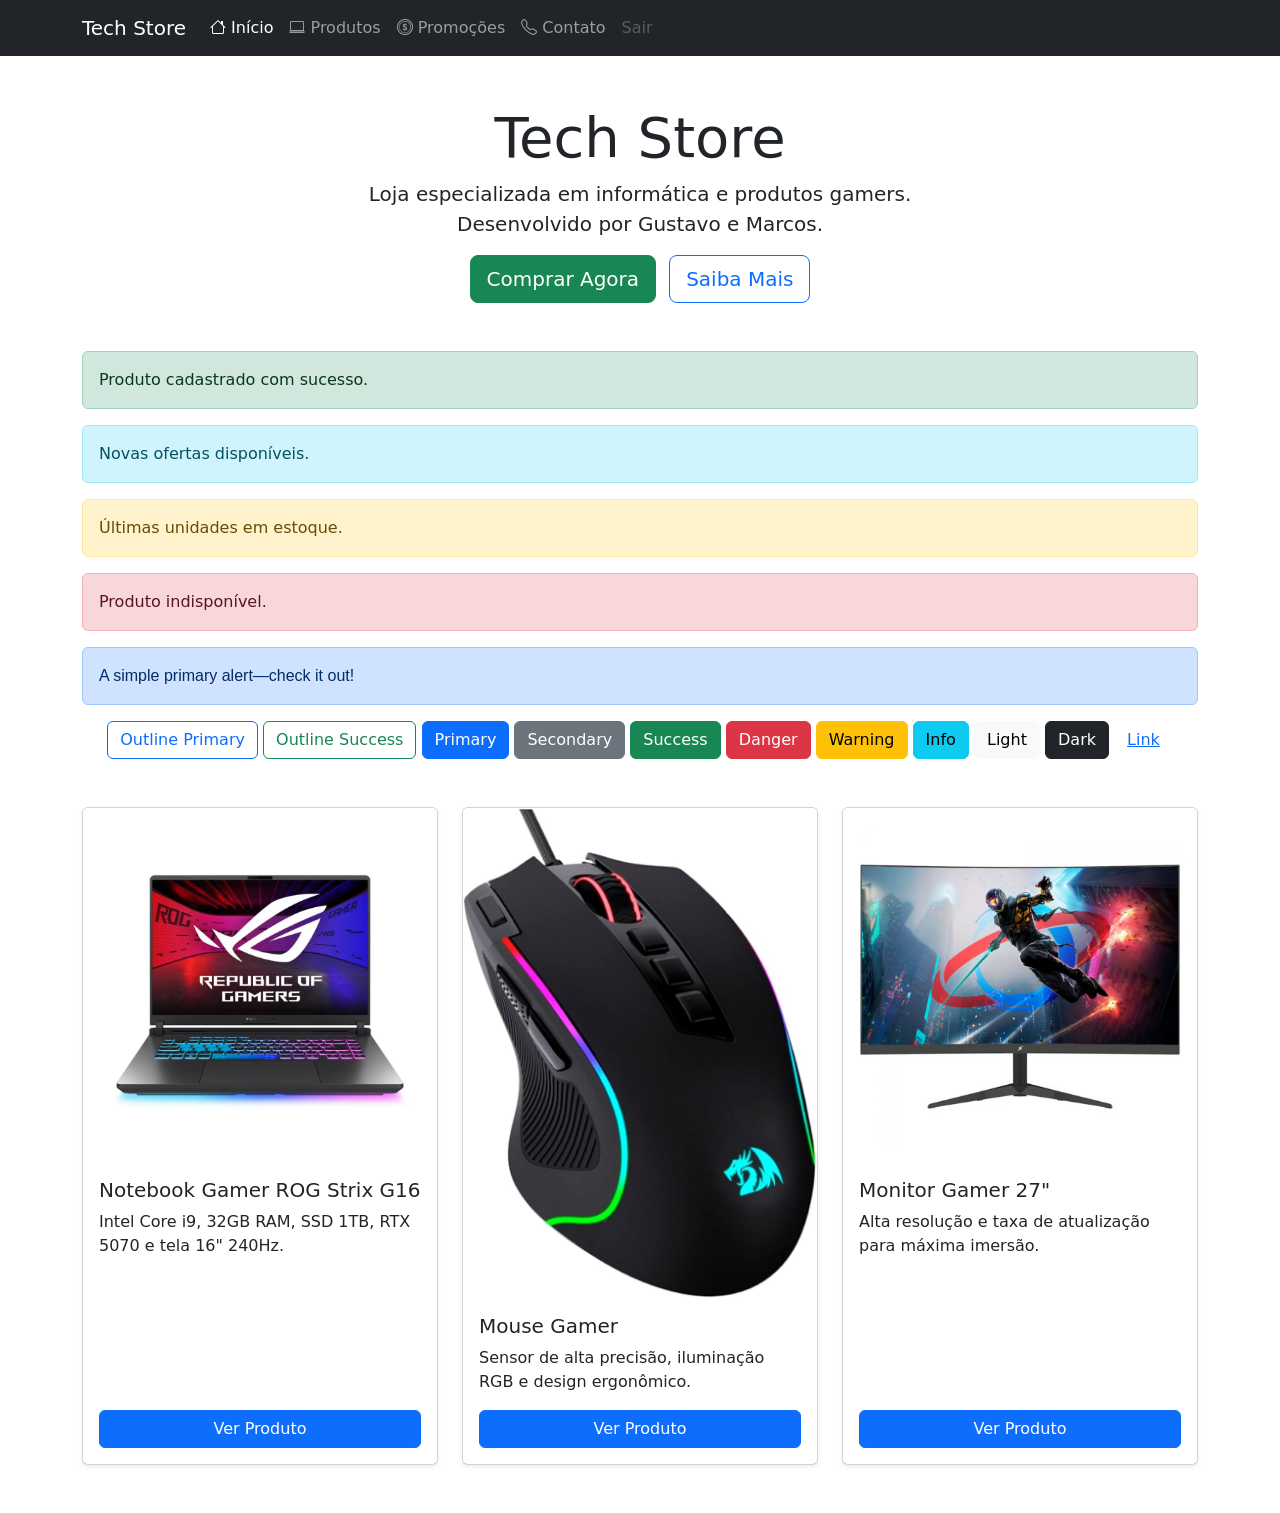
==== index.html @ 6db0940f "Update index.html" ====
<!DOCTYPE html>
<html lang="pt-br">
<head>
    <meta charset="UTF-8">
    <meta name="viewport" content="width=device-width, initial-scale=1.0">
    <title>Início - Tech Store</title>

    <link rel="shortcut icon" href="robo.png" type="image/x-icon">
    <link rel="stylesheet" href="estilos.css">

    <link href="https://cdn.jsdelivr.net/npm/bootstrap@5.3.8/dist/css/bootstrap.min.css" rel="stylesheet">
        <link rel="stylesheet" href="https://cdn.jsdelivr.net/npm/bootstrap-icons@1.11.3/font/bootstrap-icons.min.css">
     <link href="https://cdn.jsdelivr.net/npm/bootstrap@5.3.8/dist/css/bootstrap.min.css"rel="stylesheet" integrity="sha384-sRIl4kxILFvY47J16cr9ZwB07vP4J8+LH7qKQnuqkuIAvNWLzeN8tE5YBujZqJLB" crossorigin="anonymous">
</head>
 
<body>

    <!-- Navbar -->
    <nav class="navbar navbar-expand-lg navbar-dark bg-dark">
        <div class="container">
            <a class="navbar-brand" href="#">Tech Store</a>

            <button class="navbar-toggler" type="button" data-bs-toggle="collapse"
                data-bs-target="#navbarNav">
                <span class="navbar-toggler-icon"></span>
            </button>

            <div class="collapse navbar-collapse" id="navbarNav">

                <ul class="navbar-nav">
                    <li class="nav-item">
                      <a class="nav-link active" href="#"><i class="bi bi-house"></i> Início </a>
                    </li>

                    <li class="nav-item">
                        <a class="nav-link" href="#"><i class="bi bi-laptop"></i> Produtos</a>
                    </li>

                    <li class="nav-item">
                        <a class="nav-link" href="#"><i class="bi bi-coin"></i> Promoções</a>
                    </li>

                    <li class="nav-item">
                        <a class="nav-link" href="#"><i class="bi bi-telephone"></i> Contato</a>
                    </li>

                    <li class="nav-item">
                        <a class="nav-link disabled">Sair</a>
                    </li>
                </ul>

            </div>
        </div>
    </nav>

    <div class="container my-5">

        <div class="text-center mb-5">

            <h1 class="display-4">Tech Store</h1>

          <p class="lead">
          Loja especializada em informática e produtos gamers.<br>
          Desenvolvido por Gustavo e Marcos.</p>
          <a class="btn btn-success btn-lg me-2">Comprar Agora</a>
          <a class="btn btn-outline-primary btn-lg">Saiba Mais</a>

        </div>

         <!-- Alertas -->
           <div class="alert alert-success">
    Produto cadastrado com sucesso.
</div>

<div class="alert alert-info">
    Novas ofertas disponíveis.
</div>

<div class="alert alert-warning">
    Últimas unidades em estoque.
</div>

<div class="alert alert-danger">
    Produto indisponível.
</div>

        <div class="alert alert-primary alterarFonte" role="alert">
  A simple primary alert—check it out!
</div>



        <div class="text-center mb-5">
            <button class="btn btn-outline-primary">Outline Primary</button>
            <button class="btn btn-outline-success">Outline Success</button>
            <button class="btn btn-primary">Primary</button>
            <button class="btn btn-secondary">Secondary</button>
            <button class="btn btn-success">Success</button>
            <button class="btn btn-danger">Danger</button>
            <button class="btn btn-warning">Warning</button>
            <button class="btn btn-info">Info</button>
            <button class="btn btn-light">Light</button>
            <button class="btn btn-dark">Dark</button>
            <button class="btn btn-link">Link</button>

        </div>

        <div class="row g-4 justify-content-center">

            <div class="col-12 col-md-4">
                <div class="card h-100 shadow-sm">

                    <img src="Notebook-Gamer-Rog-Strix-G16-G615jpr-Nvidia-RTX-5070-Intel-Core-i9-14900hx-32gb-Ram-1TB-SSD-WINDOWS-11-Home-Tela-16-240hz-LED-Cinza-S5001w_1770929890.webp"
                        class="card-img-top"
                        alt="Notebook Gamer">

                    <div class="card-body d-flex flex-column">

                        <h5 class="card-title">
                            Notebook Gamer ROG Strix G16
                        </h5>

                        <p class="card-text">
                            Intel Core i9, 32GB RAM, SSD 1TB, RTX 5070 e tela 16" 240Hz.
                        </p>

                        <a href="#" class="btn btn-primary mt-auto">
                            Ver Produto
                        </a>

                    </div>
                </div>
            </div>

            <div class="col-12 col-md-4">

                <div class="card h-100 shadow-sm">

                    <img src="Mouse.jpg"
                        class="card-img-top"
                        alt="Mouse Gamer">

                    <div class="card-body d-flex flex-column">

                        <h5 class="card-title">
                            Mouse Gamer
                        </h5>

                        <p class="card-text">
                            Sensor de alta precisão, iluminação RGB e design ergonômico.
                        </p>

                        <a href="#" class="btn btn-primary mt-auto">
                            Ver Produto
                        </a>

                    </div>

                </div>

            </div>

            <div class="col-12 col-md-4">

                <div class="card h-100 shadow-sm">

                    <img src="Monitor 27.avif"
                        class="card-img-top"
                        alt="Monitor">

                    <div class="card-body d-flex flex-column">

                        <h5 class="card-title">
                            Monitor Gamer 27"
                        </h5>

                        <p class="card-text">
                            Alta resolução e taxa de atualização para máxima imersão.
                        </p>

                        <a href="#" class="btn btn-primary mt-auto">
                            Ver Produto
                        </a>

                    </div>

                </div>

            </div>

        </div>

        <div class="container mt-5">

<div class="mt-5">

<script src="https://cdn.jsdelivr.net/npm/bootstrap@5.3.8/dist/js/bootstrap.bundle.min.js"></script>
    <script src="https://cdn.jsdelivr.net/npm/bootstrap@5.3.8/dist/js/bootstrap.bundle.min.js" integrity="sha384-FKyoEForCGlyvwx9Hj09JcYn3nv7wiPVlz7YYwJrWVcXK/BmnVDxM+D2scQbITxI" crossorigin="anonymous"></script>

</body>
</html>
---- estilos.css ----
body {
background-color: black;
}
@import url('https://fonts.googleapis.com/css2?family=Jacquard+12&family=Orbitron:wght@400..900&family=Rubik+Spray+Paint&display=swap');
@import url('https://fonts.googleapis.com/css2?family=Bitcount+Prop+Single+Ink:wght@100..900&family=Rubik+Storm&family=Silkscreen:wght@400');
@import url("https://cdn.jsdelivr.net/npm/bootstrap-icons@1.13.1/font/bootstrap-icons.min.css");











/*
font-family: "Rubik Spray Paint", system-ui;
font-family: "Jacquard 12", system-ui;
font-family: "Orbitron", sans-serif;
*/

.alterarFonte{
    color: rgb(38, 75, 240);
    font-family: "Silkscreen", sans-serif;
}
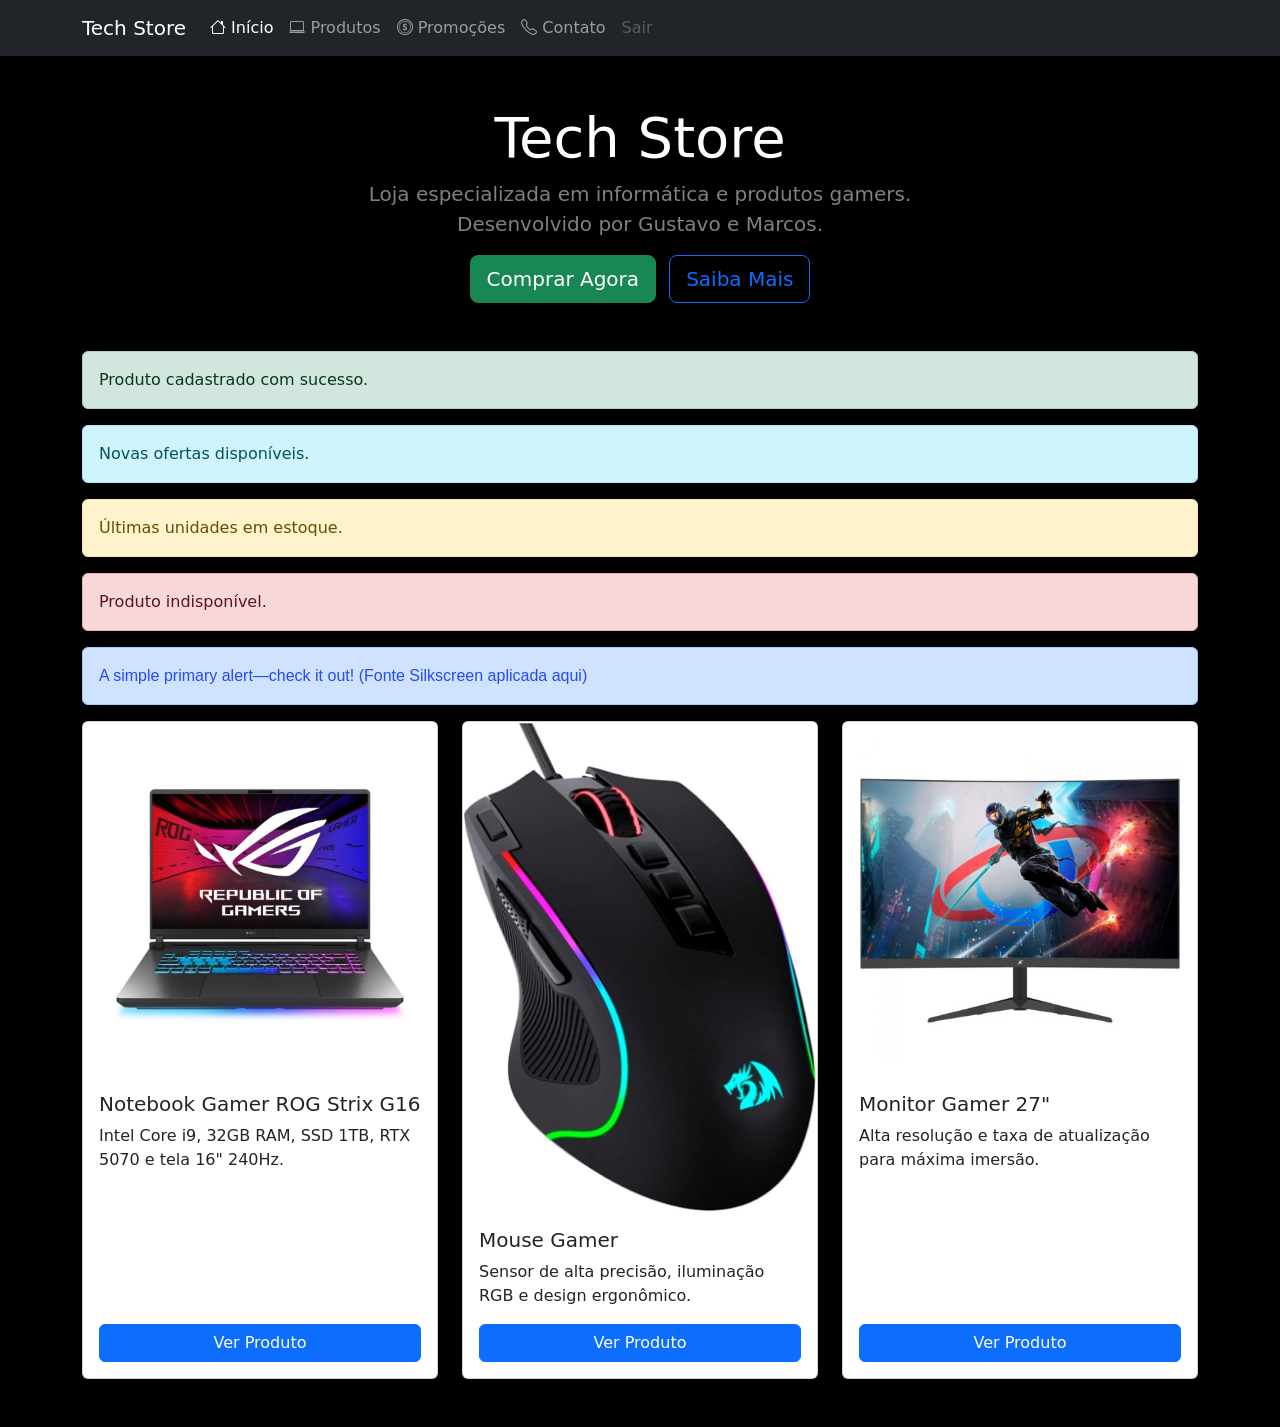
==== commit 99f10f19: "Update index.html" ====
--- a/index.html
+++ b/index.html
@@ -6,11 +6,15 @@
     <title>Início - Tech Store</title>
 
     <link rel="shortcut icon" href="robo.png" type="image/x-icon">
+    
+    <!-- Bootstrap CSS corrigido para a versão 5.3.3 -->
+    <link href="https://cdn.jsdelivr.net/npm/bootstrap@5.3.3/dist/css/bootstrap.min.css" rel="stylesheet" integrity="sha384-QWTKZyjpPEjISv5WaRU9OFeRpok6YctnYmDr5pNlyT2bRjXh0JMhjY6hW+ALEwIH" crossorigin="anonymous">
+    
+    <!-- Bootstrap Icons -->
+    <link rel="stylesheet" href="https://cdn.jsdelivr.net/npm/bootstrap-icons@1.11.3/font/bootstrap-icons.min.css">
+
+    <!-- Seu CSS personalizado por último -->
     <link rel="stylesheet" href="estilos.css">
-
-    <link href="https://cdn.jsdelivr.net/npm/bootstrap@5.3.8/dist/css/bootstrap.min.css" rel="stylesheet">
-        <link rel="stylesheet" href="https://cdn.jsdelivr.net/npm/bootstrap-icons@1.11.3/font/bootstrap-icons.min.css">
-     <link href="https://cdn.jsdelivr.net/npm/bootstrap@5.3.8/dist/css/bootstrap.min.css"rel="stylesheet" integrity="sha384-sRIl4kxILFvY47J16cr9ZwB07vP4J8+LH7qKQnuqkuIAvNWLzeN8tE5YBujZqJLB" crossorigin="anonymous">
 </head>
  
 <body>
@@ -26,176 +30,86 @@
             </button>
 
             <div class="collapse navbar-collapse" id="navbarNav">
-
                 <ul class="navbar-nav">
                     <li class="nav-item">
                       <a class="nav-link active" href="#"><i class="bi bi-house"></i> Início </a>
                     </li>
-
                     <li class="nav-item">
                         <a class="nav-link" href="#"><i class="bi bi-laptop"></i> Produtos</a>
                     </li>
-
                     <li class="nav-item">
                         <a class="nav-link" href="#"><i class="bi bi-coin"></i> Promoções</a>
                     </li>
-
                     <li class="nav-item">
                         <a class="nav-link" href="#"><i class="bi bi-telephone"></i> Contato</a>
                     </li>
-
                     <li class="nav-item">
                         <a class="nav-link disabled">Sair</a>
                     </li>
                 </ul>
-
             </div>
         </div>
     </nav>
 
     <div class="container my-5">
-
         <div class="text-center mb-5">
-
-            <h1 class="display-4">Tech Store</h1>
-
-          <p class="lead">
+            <h1 class="display-4 text-white">Tech Store</h1>
+          <p class="lead text-white-50">
           Loja especializada em informática e produtos gamers.<br>
           Desenvolvido por Gustavo e Marcos.</p>
           <a class="btn btn-success btn-lg me-2">Comprar Agora</a>
           <a class="btn btn-outline-primary btn-lg">Saiba Mais</a>
-
         </div>
 
-         <!-- Alertas -->
-           <div class="alert alert-success">
-    Produto cadastrado com sucesso.
-</div>
-
-<div class="alert alert-info">
-    Novas ofertas disponíveis.
-</div>
-
-<div class="alert alert-warning">
-    Últimas unidades em estoque.
-</div>
-
-<div class="alert alert-danger">
-    Produto indisponível.
-</div>
+        <!-- Alertas -->
+        <div class="alert alert-success">Produto cadastrado com sucesso.</div>
+        <div class="alert alert-info">Novas ofertas disponíveis.</div>
+        <div class="alert alert-warning">Últimas unidades em estoque.</div>
+        <div class="alert alert-danger">Produto indisponível.</div>
 
         <div class="alert alert-primary alterarFonte" role="alert">
-  A simple primary alert—check it out!
-</div>
-
-
-
-        <div class="text-center mb-5">
-            <button class="btn btn-outline-primary">Outline Primary</button>
-            <button class="btn btn-outline-success">Outline Success</button>
-            <button class="btn btn-primary">Primary</button>
-            <button class="btn btn-secondary">Secondary</button>
-            <button class="btn btn-success">Success</button>
-            <button class="btn btn-danger">Danger</button>
-            <button class="btn btn-warning">Warning</button>
-            <button class="btn btn-info">Info</button>
-            <button class="btn btn-light">Light</button>
-            <button class="btn btn-dark">Dark</button>
-            <button class="btn btn-link">Link</button>
-
+            A simple primary alert—check it out! (Fonte Silkscreen aplicada aqui)
         </div>
 
+        <!-- Cards dos Produtos -->
         <div class="row g-4 justify-content-center">
-
             <div class="col-12 col-md-4">
                 <div class="card h-100 shadow-sm">
-
                     <img src="Notebook-Gamer-Rog-Strix-G16-G615jpr-Nvidia-RTX-5070-Intel-Core-i9-14900hx-32gb-Ram-1TB-SSD-WINDOWS-11-Home-Tela-16-240hz-LED-Cinza-S5001w_1770929890.webp"
-                        class="card-img-top"
-                        alt="Notebook Gamer">
-
+                        class="card-img-top" alt="Notebook Gamer">
                     <div class="card-body d-flex flex-column">
-
-                        <h5 class="card-title">
-                            Notebook Gamer ROG Strix G16
-                        </h5>
-
-                        <p class="card-text">
-                            Intel Core i9, 32GB RAM, SSD 1TB, RTX 5070 e tela 16" 240Hz.
-                        </p>
-
-                        <a href="#" class="btn btn-primary mt-auto">
-                            Ver Produto
-                        </a>
-
+                        <h5 class="card-title">Notebook Gamer ROG Strix G16</h5>
+                        <p class="card-text">Intel Core i9, 32GB RAM, SSD 1TB, RTX 5070 e tela 16" 240Hz.</p>
+                        <a href="#" class="btn btn-primary mt-auto">Ver Produto</a>
                     </div>
                 </div>
             </div>
 
             <div class="col-12 col-md-4">
-
                 <div class="card h-100 shadow-sm">
-
-                    <img src="Mouse.jpg"
-                        class="card-img-top"
-                        alt="Mouse Gamer">
-
+                    <img src="Mouse.jpg" class="card-img-top" alt="Mouse Gamer">
                     <div class="card-body d-flex flex-column">
-
-                        <h5 class="card-title">
-                            Mouse Gamer
-                        </h5>
-
-                        <p class="card-text">
-                            Sensor de alta precisão, iluminação RGB e design ergonômico.
-                        </p>
-
-                        <a href="#" class="btn btn-primary mt-auto">
-                            Ver Produto
-                        </a>
-
+                        <h5 class="card-title">Mouse Gamer</h5>
+                        <p class="card-text">Sensor de alta precisão, iluminação RGB e design ergonômico.</p>
+                        <a href="#" class="btn btn-primary mt-auto">Ver Produto</a>
                     </div>
-
                 </div>
-
             </div>
 
             <div class="col-12 col-md-4">
+                <div class="card h-100 shadow-sm">
+                    <img src="Monitor 27.avif" class="card-img-top" alt="Monitor">
+                    <div class="card-body d-flex flex-column">
+                        <h5 class="card-title">Monitor Gamer 27"</h5>
+                        <p class="card-text">Alta resolução e taxa de atualização para máxima imersão.</p>
+                        <a href="#" class="btn btn-primary mt-auto">Ver Produto</a>
+                    </div>
+                </div>
+            </div>
+        </div>
+    </div>
 
-                <div class="card h-100 shadow-sm">
-
-                    <img src="Monitor 27.avif"
-                        class="card-img-top"
-                        alt="Monitor">
-
-                    <div class="card-body d-flex flex-column">
-
-                        <h5 class="card-title">
-                            Monitor Gamer 27"
-                        </h5>
-
-                        <p class="card-text">
-                            Alta resolução e taxa de atualização para máxima imersão.
-                        </p>
-
-                        <a href="#" class="btn btn-primary mt-auto">
-                            Ver Produto
-                        </a>
-
-                    </div>
-
-                </div>
-
-            </div>
-
-        </div>
-
-        <div class="container mt-5">
-
-<div class="mt-5">
-
-<script src="https://cdn.jsdelivr.net/npm/bootstrap@5.3.8/dist/js/bootstrap.bundle.min.js"></script>
-    <script src="https://cdn.jsdelivr.net/npm/bootstrap@5.3.8/dist/js/bootstrap.bundle.min.js" integrity="sha384-FKyoEForCGlyvwx9Hj09JcYn3nv7wiPVlz7YYwJrWVcXK/BmnVDxM+D2scQbITxI" crossorigin="anonymous"></script>
-
+    <!-- Bootstrap JS Bundle -->
+    <script src="https://cdn.jsdelivr.net/npm/bootstrap@5.3.3/dist/js/bootstrap.bundle.min.js" integrity="sha384-YvpcrYf0tY3lHB60NNkmXc5s9fDVZLESaAA55NDzOxhy9GkcIdslK1eN7N6jIeHz" crossorigin="anonymous"></script>
 </body>
 </html>
--- a/estilos.css
+++ b/estilos.css
@@ -1,27 +1,13 @@
-body {
-background-color: black;
-}
+
 @import url('https://fonts.googleapis.com/css2?family=Jacquard+12&family=Orbitron:wght@400..900&family=Rubik+Spray+Paint&display=swap');
 @import url('https://fonts.googleapis.com/css2?family=Bitcount+Prop+Single+Ink:wght@100..900&family=Rubik+Storm&family=Silkscreen:wght@400');
-@import url("https://cdn.jsdelivr.net/npm/bootstrap-icons@1.13.1/font/bootstrap-icons.min.css");
 
 
+body {
+    background-color: black;
+}
 
-
-
-
-
-
-
-
-
-/*
-font-family: "Rubik Spray Paint", system-ui;
-font-family: "Jacquard 12", system-ui;
-font-family: "Orbitron", sans-serif;
-*/
-
-.alterarFonte{
+.alterarFonte {
     color: rgb(38, 75, 240);
     font-family: "Silkscreen", sans-serif;
 }
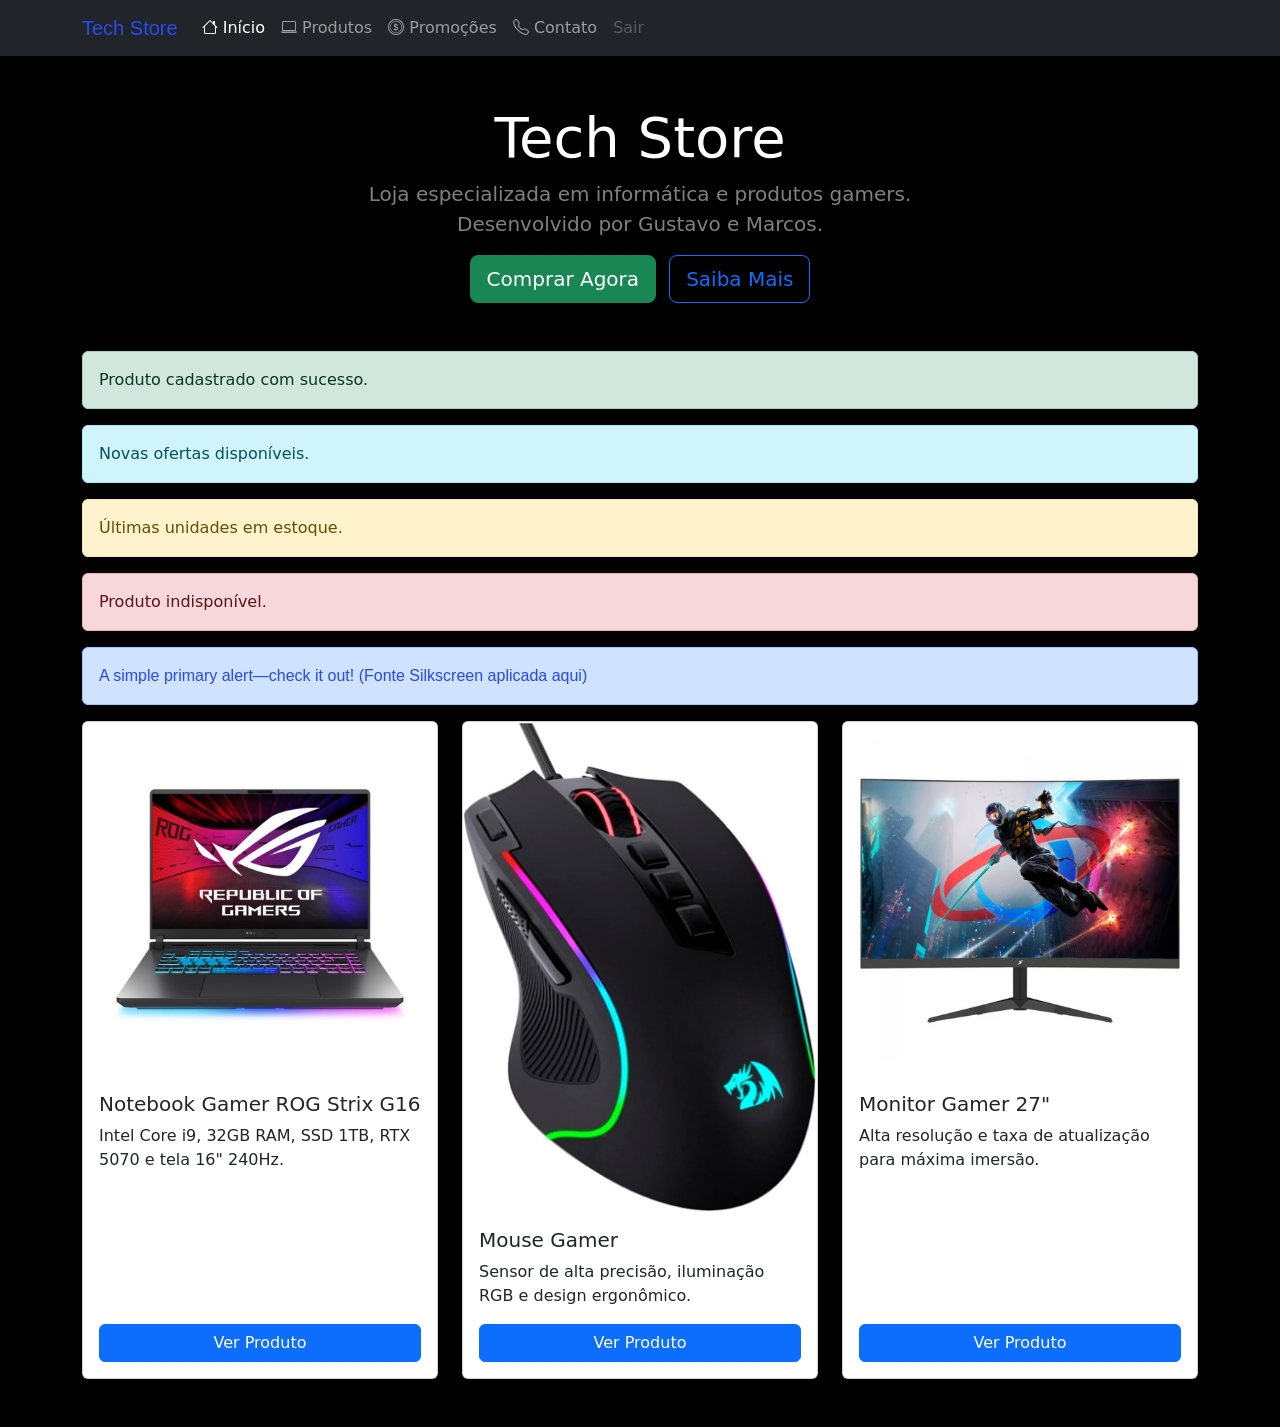
==== commit 0fdda2cc: "Update index.html" ====
--- a/index.html
+++ b/index.html
@@ -7,22 +7,22 @@
 
     <link rel="shortcut icon" href="robo.png" type="image/x-icon">
     
-    <!-- Bootstrap CSS corrigido para a versão 5.3.3 -->
+   
     <link href="https://cdn.jsdelivr.net/npm/bootstrap@5.3.3/dist/css/bootstrap.min.css" rel="stylesheet" integrity="sha384-QWTKZyjpPEjISv5WaRU9OFeRpok6YctnYmDr5pNlyT2bRjXh0JMhjY6hW+ALEwIH" crossorigin="anonymous">
     
-    <!-- Bootstrap Icons -->
+    
     <link rel="stylesheet" href="https://cdn.jsdelivr.net/npm/bootstrap-icons@1.11.3/font/bootstrap-icons.min.css">
 
-    <!-- Seu CSS personalizado por último -->
+    
     <link rel="stylesheet" href="estilos.css">
 </head>
  
 <body>
 
-    <!-- Navbar -->
+   
     <nav class="navbar navbar-expand-lg navbar-dark bg-dark">
         <div class="container">
-            <a class="navbar-brand" href="#">Tech Store</a>
+            <a class="navbar-brand alterarFonte" href="#">Tech Store</a>
 
             <button class="navbar-toggler" type="button" data-bs-toggle="collapse"
                 data-bs-target="#navbarNav">
@@ -61,7 +61,7 @@
           <a class="btn btn-outline-primary btn-lg">Saiba Mais</a>
         </div>
 
-        <!-- Alertas -->
+        
         <div class="alert alert-success">Produto cadastrado com sucesso.</div>
         <div class="alert alert-info">Novas ofertas disponíveis.</div>
         <div class="alert alert-warning">Últimas unidades em estoque.</div>
@@ -71,7 +71,7 @@
             A simple primary alert—check it out! (Fonte Silkscreen aplicada aqui)
         </div>
 
-        <!-- Cards dos Produtos -->
+       
         <div class="row g-4 justify-content-center">
             <div class="col-12 col-md-4">
                 <div class="card h-100 shadow-sm">
@@ -109,7 +109,7 @@
         </div>
     </div>
 
-    <!-- Bootstrap JS Bundle -->
+  
     <script src="https://cdn.jsdelivr.net/npm/bootstrap@5.3.3/dist/js/bootstrap.bundle.min.js" integrity="sha384-YvpcrYf0tY3lHB60NNkmXc5s9fDVZLESaAA55NDzOxhy9GkcIdslK1eN7N6jIeHz" crossorigin="anonymous"></script>
 </body>
 </html>
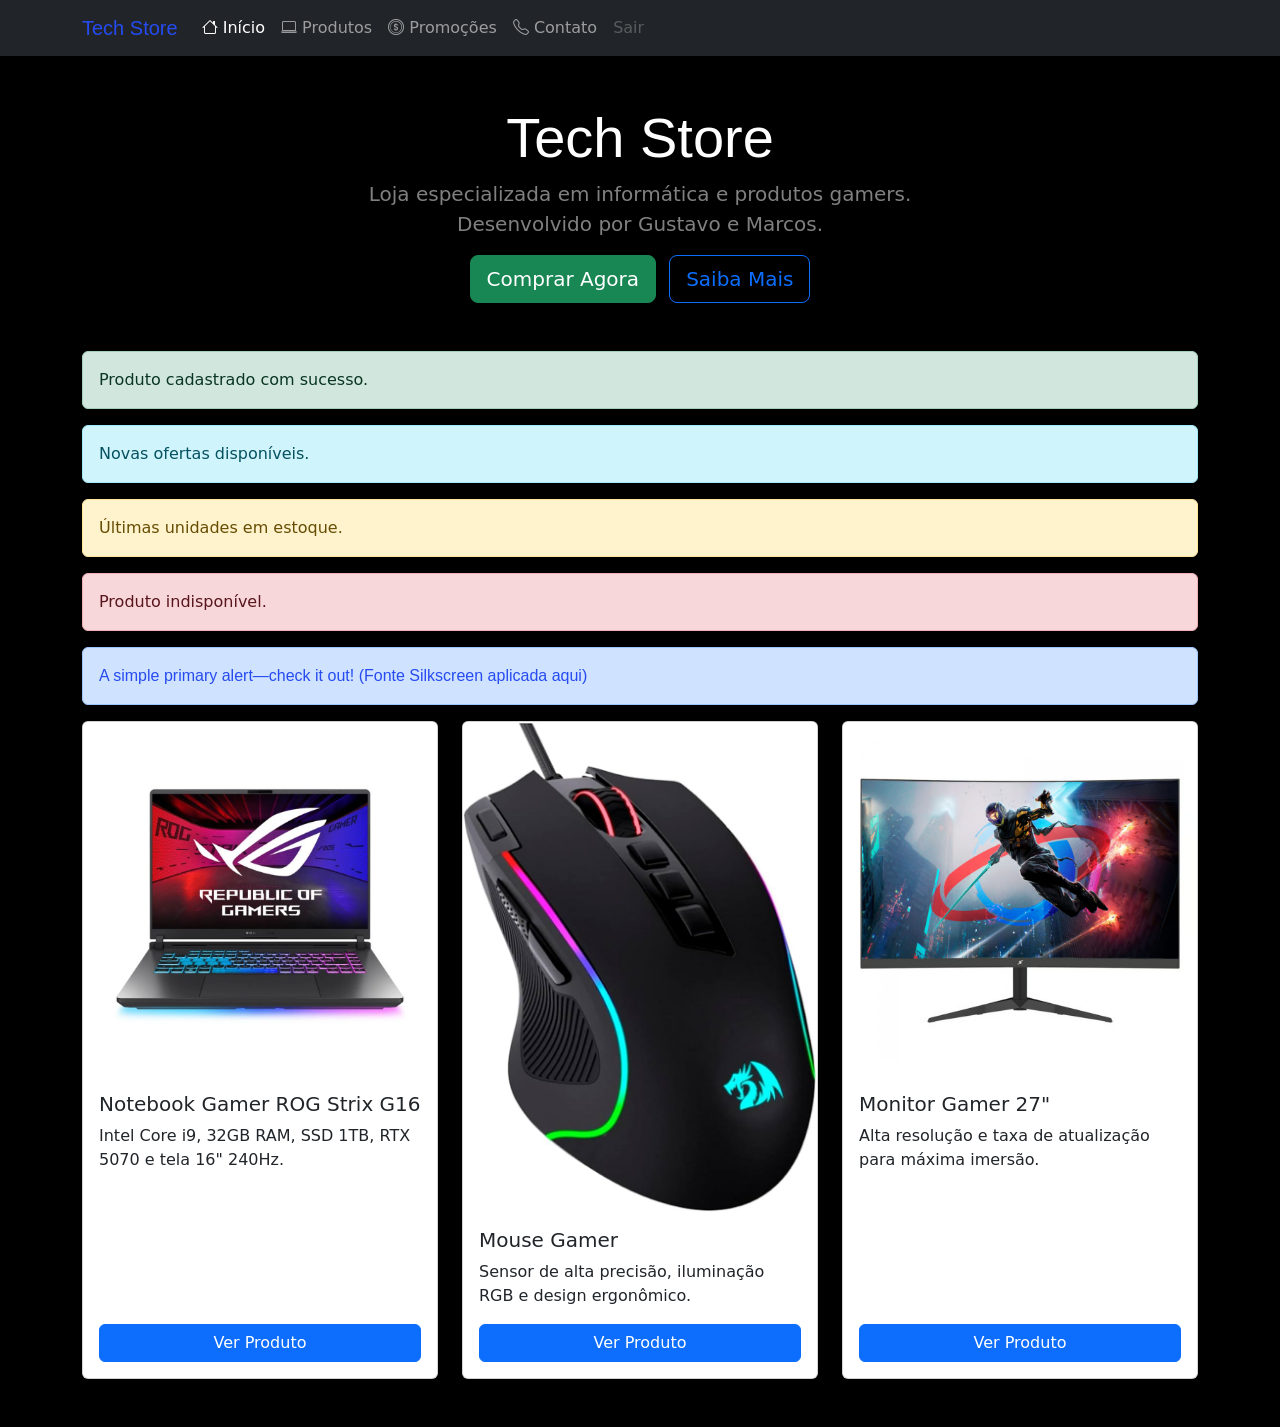
==== commit ad757402: "Update index.html" ====
--- a/index.html
+++ b/index.html
@@ -22,7 +22,7 @@
    
     <nav class="navbar navbar-expand-lg navbar-dark bg-dark">
         <div class="container">
-            <a class="navbar-brand alterarFonte" href="#">Tech Store</a>
+          <a class="navbar-brand alterarFonte" href="#">Tech Store</a>
 
             <button class="navbar-toggler" type="button" data-bs-toggle="collapse"
                 data-bs-target="#navbarNav">
@@ -53,7 +53,7 @@
 
     <div class="container my-5">
         <div class="text-center mb-5">
-            <h1 class="display-4 text-white">Tech Store</h1>
+          <h1 class="display-4 text-white alterarFonte">Tech Store</h1>
           <p class="lead text-white-50">
           Loja especializada em informática e produtos gamers.<br>
           Desenvolvido por Gustavo e Marcos.</p>
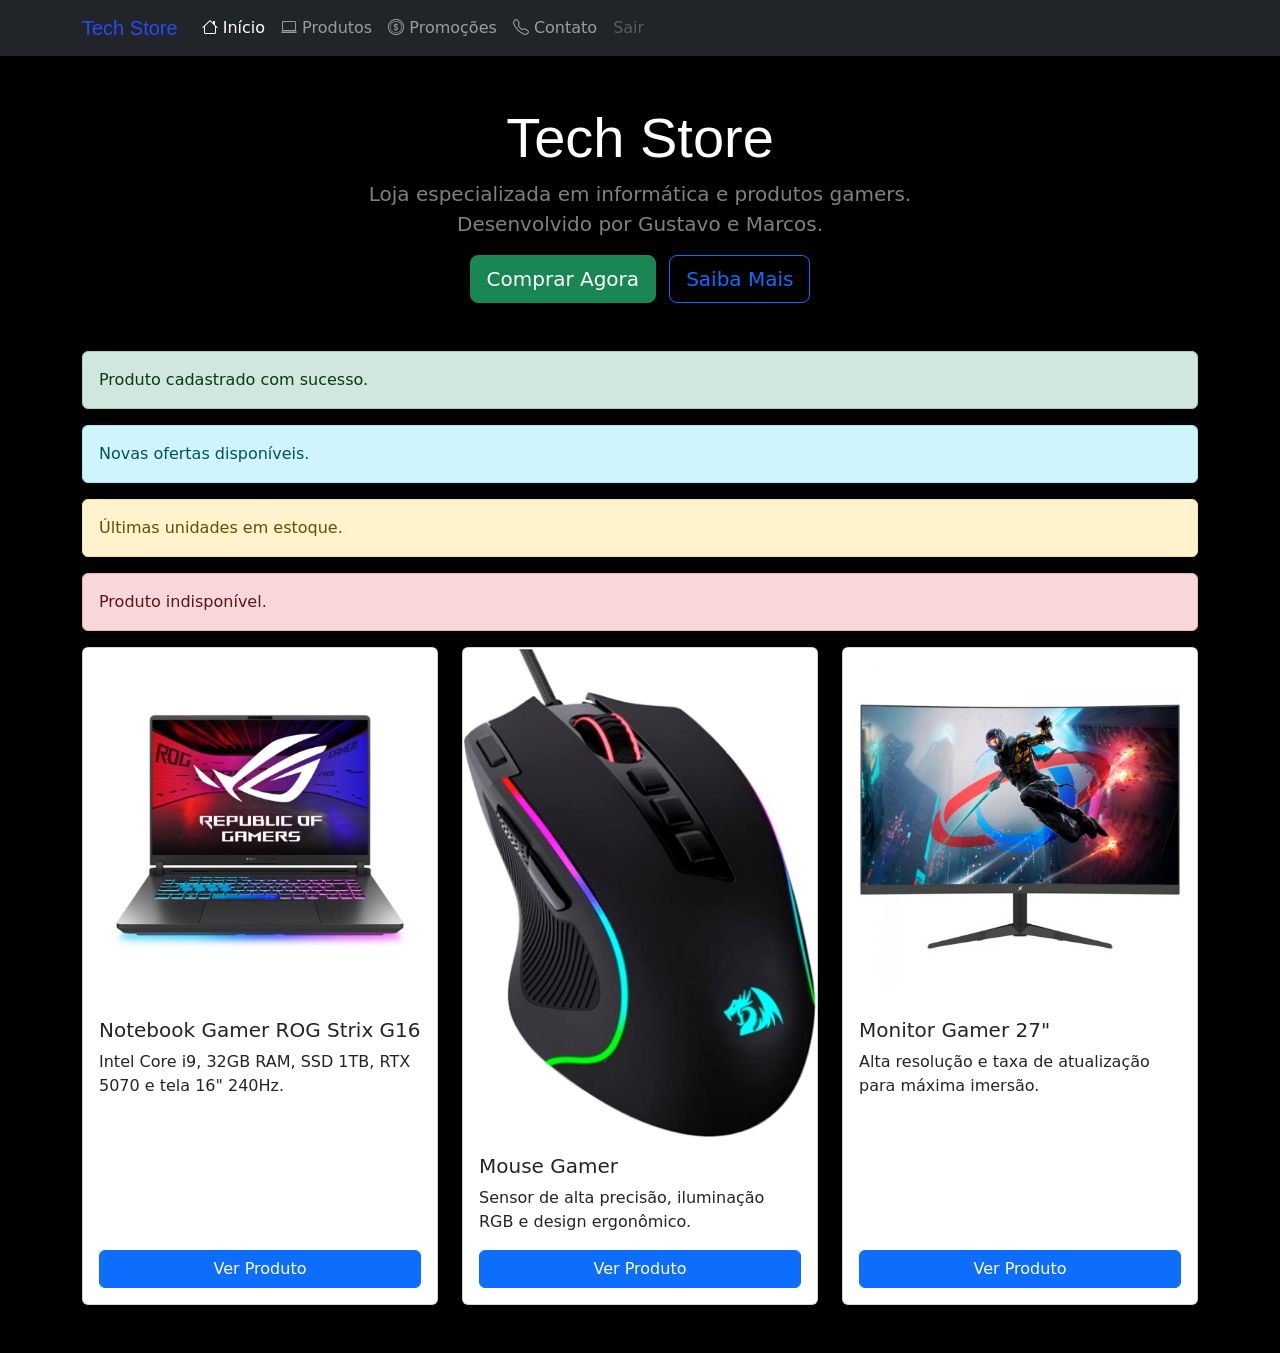
==== commit 2be0a543: "Update index.html" ====
--- a/index.html
+++ b/index.html
@@ -67,10 +67,7 @@
         <div class="alert alert-warning">Últimas unidades em estoque.</div>
         <div class="alert alert-danger">Produto indisponível.</div>
 
-        <div class="alert alert-primary alterarFonte" role="alert">
-            A simple primary alert—check it out! (Fonte Silkscreen aplicada aqui)
-        </div>
-
+      
        
         <div class="row g-4 justify-content-center">
             <div class="col-12 col-md-4">
